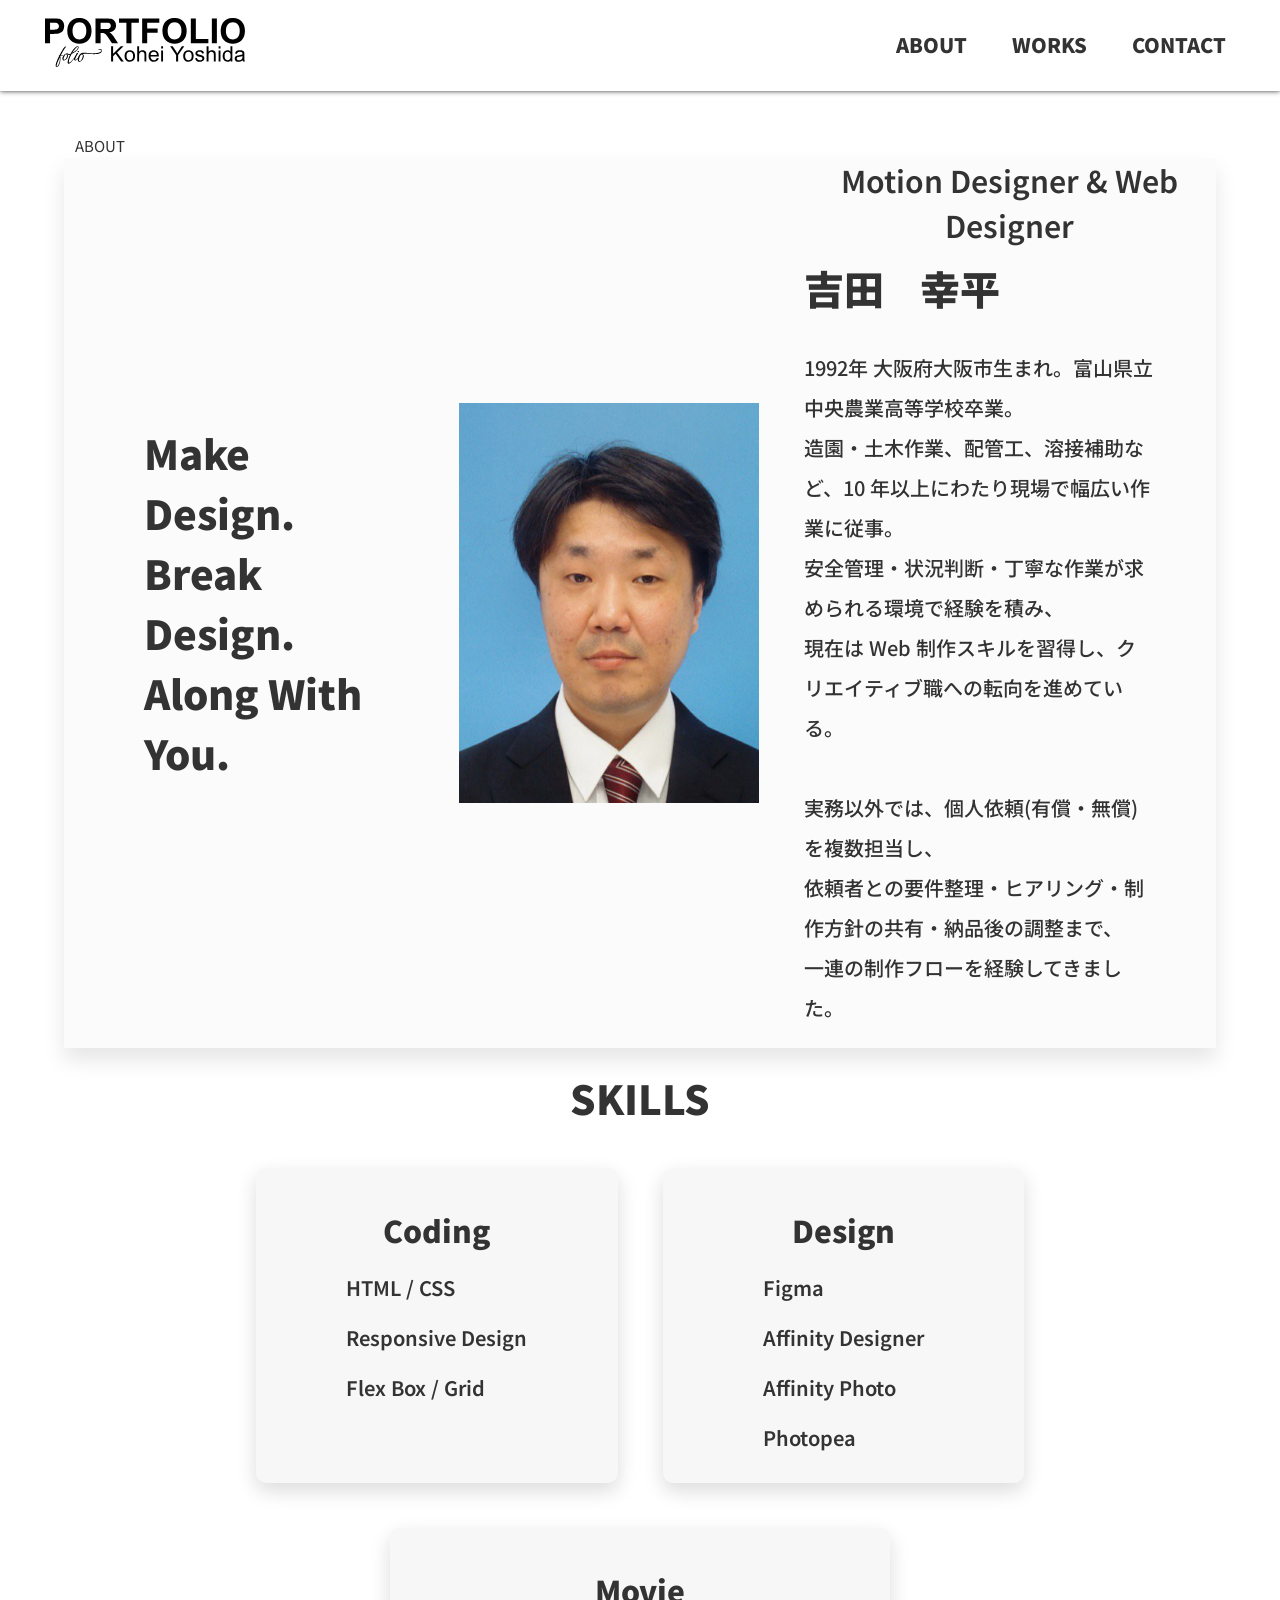
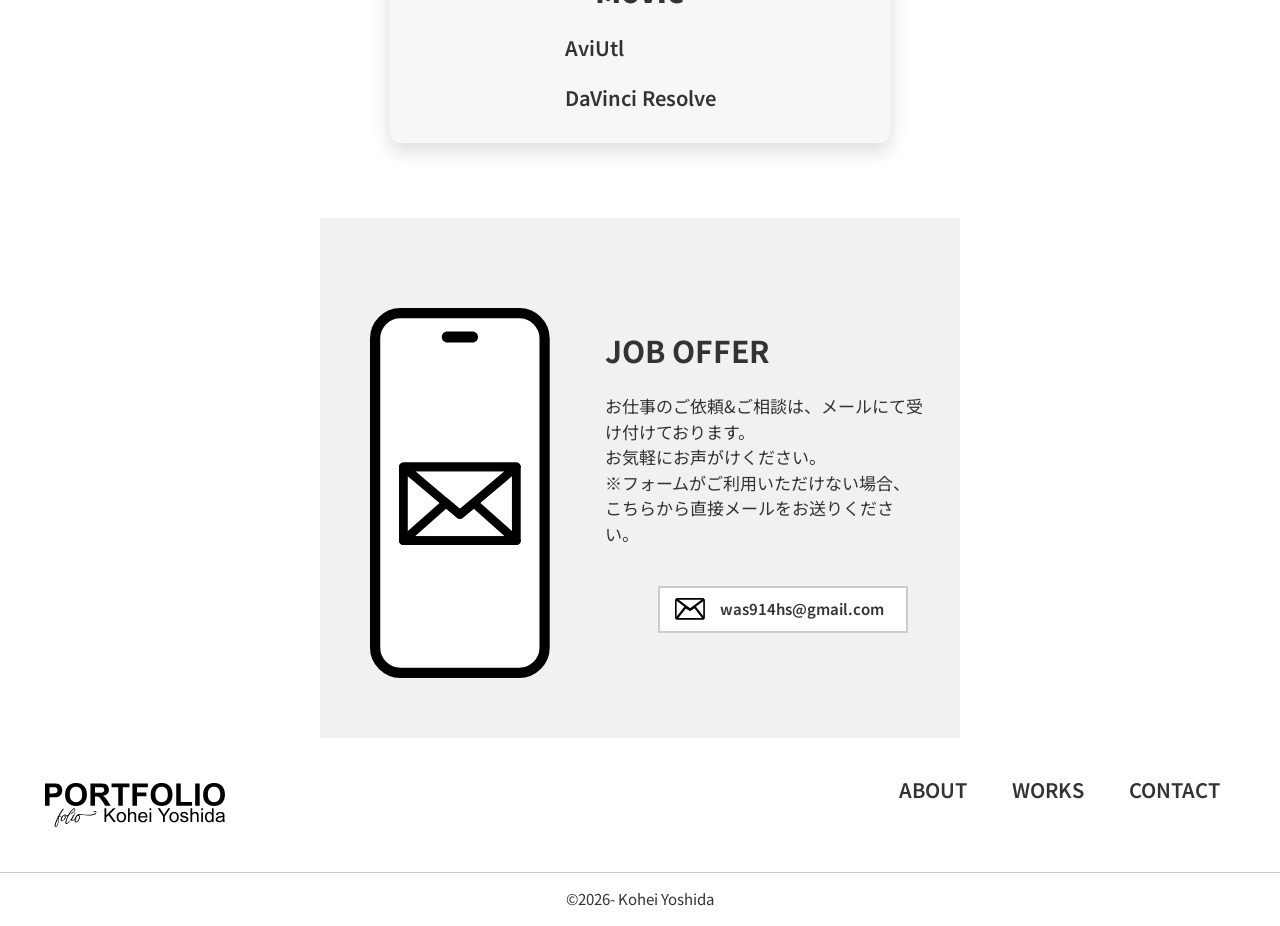
==== about.html @ e0defe6a "HTMLを編集した" ====
<!DOCTYPE html>
<html lang="ja">

<head>
    <meta charset="UTF-8">
    <meta name="viewport" content="width=device-width, initial-scale=1.0">
    <meta name="description" content="kohei Yoshidaのポートフォリオサイト。自己紹介ページです。基本情報として何が出来るかをまとめています。">
    <title>Top Page</title>
    <link rel="preconnect" href="https://fonts.googleapis.com">
    <link rel="preconnect" href="https://fonts.gstatic.com" crossorigin>
    <link href="https://fonts.googleapis.com/css2?family=Noto+Sans+JP:wght@100..900&display=swap" rel="stylesheet">
    <link rel="stylesheet" href="assets/css/style.css">
    <script>
        window.addEventListener("load", () => {
            document.body.classList.remove("fade");
        })
    </script>
</head>

<body id="about-page" class="fade">
    <header class="header">
        <a href="about.html" class="head_link"><img src="assets/images/Logo_folio.svg" alt="site-logo"
                class="svg_logo"></a>
        <nav class="nav">
            <input type="checkbox" id="nav_toggle" class="nav_toggle">
            <label for="nav_toggle" class="nav_btn" aria-label="メニューを開く">
                <span></span><span></span><span></span>
            </label>
            <label for="nav_toggle" class="nav_overlay"></label>

            <ul class="nav_list">
                <li class="list_item"><a href="about.html" class="link_item">ABOUT</a></li>
                <li class="list_item"><a href="works.html" class="link_item">WORKS</a></li>
                <li class="list_item"><a href="contact.html" class="link_item">CONTACT</a></li>
            </ul>
        </nav>
    </header>
    <div id="main">
        <!-- 今いるページ -->
        <div class="page">
            <a href="about.html" class="page_link">ABOUT</a>
        </div>
        <!-- /今いるページ -->
        <section class="person">
            <p class="ms_img">Make Design. Break Design. Along With You.</p>
            <img src="assets/images/picture-person.png" alt="my-photo" class="person_img">
            <div class="function">
                <div class="role_box">
                    <p class="role">Motion Designer & Web Designer</p>
                    <h1 class="person_name">
                        吉田&nbsp;&nbsp;&nbsp;&nbsp;幸平
                    </h1>
                </div>
                <div class="position_box">
                    <p class="position">
                        1992年 大阪府大阪市生まれ。富山県立中央農業高等学校卒業。<br>
                        造園・土木作業、配管工、溶接補助など、10 年以上にわたり現場で幅広い作業に従事。<br>
                        安全管理・状況判断・丁寧な作業が求められる環境で経験を積み、<br>
                        現在は Web 制作スキルを習得し、クリエイティブ職への転向を進めている。<br>
                    </p>
                    <p class="position">
                        実務以外では、個人依頼(有償・無償)を複数担当し、<br>
                        依頼者との要件整理・ヒアリング・制作方針の共有・納品後の調整まで、<br>
                        一連の制作フローを経験してきました。
                    </p>
                </div>
            </div>
        </section>
        <section class="skills">
            <h3 class="skill_msg">SKILLS</h3>
            <div class="skill_span">
                <div class="skill_type">
                    <div class="skill_type-span">Coding</div>
                    <ul class="skill_list">
                        <li class="skill_item">HTML / CSS</li>
                        <li class="skill_item">Responsive Design</li>
                        <li class="skill_item">Flex Box / Grid</li>
                    </ul>
                    <p class="skill_protocol">

                    </p>
                </div>
                <div class="skill_type">
                    <div class="skill_type-span">Design</div>
                    <ul class="skill_list">
                        <li class="skill_item">Figma</li>
                        <li class="skill_item">Affinity Designer</li>
                        <li class="skill_item">Affinity Photo</li>
                        <li class="skill_item">Photopea</li>
                    </ul>
                    <p class="skill_protocol">

                    </p>
                </div>
                <div class="skill_type">
                    <div class="skill_type-span">Movie</div>
                    <ul class="skill_list">
                        <li class="skill_item">AviUtl</li>
                        <li class="skill_item">DaVinci Resolve</li>
                    </ul>
                    <p class="skill_protocol">

                    </p>
                </div>
            </div>
        </section>
        <section class="mail_about">
            <picture>
                <source srcset="assets/images/mail_img.svg" media="(max-width: 769px)">
                <img src="assets/images/smartphone.svg" alt="" class="mail_about-img">
            </picture>
            <div class="offer_msg-box">
                <h2 class="offer_intro">JOB OFFER</h2>
                <p class="offer_msg">
                    お仕事のご依頼&ご相談は、メールにて受け付けております。<br>
                    お気軽にお声がけください。<br>
                    ※フォームがご利用いただけない場合、こちらから直接メールをお送りください。
                </p>
                <a href="mailto:was914hs@gmail.com?subject=%E3%81%94%E6%84%8F%E8%A6%8B%E3%83%BB%E3%81%94%E8%A6%81%E6%9C%9B&body=%E3%80%90%E3%81%8A%E5%90%8D%E5%89%8D%E3%80%91%0D%0A%0D%0A%E3%80%90%E3%81%94%E7%94%A8%E4%BB%B6%E3%80%91%0D%0A%0D%0A%E3%80%90%E8%BF%94%E4%BF%A1%E5%85%88%E3%80%91"
                    class="mail_offer"><img src="assets/images/mail_img.svg" alt="mail_img" class="mail_img"><span
                        class="send">was914hs@gmail.com</span></a>
            </div>
        </section>
    </div>
    <footer class="footer">
        <a href="about.html" class="foot_top-link"><img src="assets/images/Logo_folio.svg" alt="site-logo"
                class="foot_logo"></a>
        <div class="footer_nav">
            <span class="site_map">SITE MAP</span>
            <nav>
                <ul class="foot_list">
                    <li class="foot_item"><a href="about.html" class="foot_link">ABOUT</a></li>
                    <li class="foot_item"><a href="works.html" class="foot_link">WORKS</a></li>
                    <li class="foot_item"><a href="contact.html" class="foot_link">CONTACT</a></li>
                </ul>
            </nav>
        </div>
    </footer>
    <span class="copy">&copy;2026- Kohei Yoshida</span>
    <script src="assets/js/app.js"></script>
</body>

</html>
---- assets/css/style.css ----
@charset "utf-8";

/* reset/base */

* {
    box-sizing: border-box;
    margin: 0;
    padding: 0;
}

body {
    display: flex;
    flex-direction: column;
    width: 100%;
    min-width: 350px;
    max-width: 1920px;
    min-height: 100vh;
    font-family: "Noto Sans JP", Arial, "Helvetica Neue", "Helvetica", "Hiragino Sans", "Arial", "Yu Gothic", "Meiryo", sans-serif;
    font-size: 15px;
    color: #333;
    line-height: 1.5;
}

/* =======================
    
    layout(header/main/footer)

    ======================== */
/* header */

.header {
    max-width: 1920px;
    background: #fff;
    margin: 0 auto;
    padding: 1em 0;
    width: 100%;
    display: flex;
    align-items: center;
    position: fixed;
    box-shadow: 0 0 5px;
    z-index: 100;
    top: 0;
    left: 0;
}

.svg_logo {
    width: 180px;
    margin-left: 2em;
}

.nav {
    position: relative;
    margin-left: auto;
}

.nav_toggle {
    display: none;
}

.nav_btn {
    display: block;
    width: 44px;
    height: 44px;
    margin-right: 1.5em;
    position: relative;
    cursor: pointer;
}

.nav_btn span {
    position: absolute;
    left: 10px;
    right: 10px;
    height: 2px;
    background: #000;
    transition: ease .25s;
}

.nav_btn span:nth-child(1) {
    top: 14px;
}

.nav_btn span:nth-child(2) {
    top: 21px;
}

.nav_btn span:nth-child(3) {
    top: 28px;
}

.nav_overlay {
    position: fixed;
    inset: 0;
    background: rgba(0, 0, 0, .3);
    opacity: 0;
    pointer-events: none;
    transition: ease opacity .25s;
    z-index: 5;
}

.nav_list {
    background: #fff;
    width: 50%;
    max-width: 420px;
    display: flex;
    flex-direction: column;
    position: fixed;
    top: 72px;
    right: 0;
    bottom: 0;
    gap: 0;
    padding: 1em 0;
    opacity: 0;
    transform: translateX(10px);
    pointer-events: none;
    transition: opacity .25s ease, transform .25s ease;
    z-index: 10;
    list-style: none;
}

.list_item {
    font-size: 18px;
    padding: .5em 2em;
}

.nav_toggle:checked~.nav_overlay {
    opacity: 1;
    pointer-events: auto;
}

.nav_toggle:checked~.nav_list {
    opacity: 1;
    transform: translateX(0);
    pointer-events: auto;
    transition-delay: .15s;
}

.nav_toggle:checked+.nav_btn span:nth-child(1) {
    top: 21px;
    transform: rotate(45deg);
}

.nav_toggle:checked+.nav_btn span:nth-child(2) {
    opacity: 0;
}

.nav_toggle:checked+.nav_btn span:nth-child(3) {
    top: 21px;
    transform: rotate(-45deg);
}

.link_item {
    text-decoration: none;
    font-weight: 900;
    color: #333;
}

.link_item::after {
    content: "";
    position: absolute;
    left: 0;
    bottom: -1px;
    width: 100%;
    height: 1px;
    background: currentColor;
    transform: scaleX(0);
    transform-origin: right;
    transition: transform .3s ease;
}

.link_item:hover::after {
    transform: scaleX(1);
    transform-origin: left;
}

/* #main */

#main {
    flex: 1;
    width: 100%;
    margin: 0 auto;
}

/* fade */

.fade {
    opacity: 0;
    transform: translateY(8px);
    transition: opacity .6s ease, transform .6s ease;
    }

    .fade.is-show {
    opacity: 1;
    transform: translateY(0);
    }

/* footer */

.footer {
    margin-top: 18vh;
    display: flex;
    flex-direction: column;
    align-items: center;
}

footer a {
    text-decoration: none;
    color: #333;
    font-weight: 600;
}

.foot_top-link {
    order: 2;
    margin-bottom: 2em;
}

.foot_logo {
    width: 180px;
    display: block;
    text-align: center;
    margin-top: 2em;
}

.site_map {
    display: block;
    text-align: center;
    margin: 0 auto;
    padding-bottom: 2em;
    font-size: 17px;
}

.foot_list {
    margin-bottom: 2em;
    list-style: none;
    display: grid;
    grid-template-columns: 1fr 1fr;
    gap: 1.5em;
    justify-items: center;
    order: 1;
}

.foot_item:nth-child(3) {
    grid-column: 1/-1;
    justify-self: center;
}

.foot_link {
    font-size: 20px;
}

.copy {
    text-align: center;
    margin: 0 auto;
    padding: 1em 0;
    width: 100%;
    border-top: 1px solid #ccc;
}


/* =======================
    
    section

    ======================== */

/* about */

.page {
    margin: 12vh 0 2vh 1vw;
    padding: 0 1em;
}

.page_link {
    position: relative;
    text-decoration: none;
    color: #333;
    font-weight: 400;
    margin: 0 1em;
}

.page_link::after {
    content: "";
    position: absolute;
    left: 0;
    bottom: -1px;
    width: 100%;
    height: 1px;
    background: currentColor;
    transform: scaleX(0);
    transform-origin: right;
    transition: transform .3s ease;
}

.page_link:hover::after {
    transform: scaleX(1);
    transform-origin: left;
}

.ms_img {
    font-size: 30px;
    font-weight: 900;
    margin-left: 20px;
}

.person_img {
    display: block;
    width: 80%;
    margin: 30px auto;
    aspect-ratio: 3/4;
    object-fit: cover;
}

.role {
    text-align: center;
    margin: 0 auto;
    font-size: 20px;
    font-weight: 900;
}

.person_name {
    text-align: center;
    margin: 0 auto;
    padding: 10px 0;
}

.position_box {
    width: 90%;
    display: block;
    margin: 0 auto;
}

.position {
    text-align: left;
    display: inline-block;
    margin: 1em auto;
    width: 100%;
    font-size: 17px;
    font-weight: 500;
}

/* skills */

.skills {
    text-align: center;
    margin: 0 auto;
}

.skill_msg {
    font-size: 30px;
    text-align: center;
    margin: 0 auto;
    padding-bottom: 1em;
}

.skill_type {
    background: #f7f7f7;
    margin: 0 auto;
    margin-bottom: 3em;
    padding: 20px 0;
    width: 90%;
    box-shadow: 0 15px 25px rgba(0, 0, 0, .20);
}

.skill_type-span {
    margin-bottom: 1em;
    font-size: 25px;
    font-weight: 900;
}

.skill_list {
    list-style: none;
    text-align: left;
    display: inline-block;
}

.skill_item {
    margin-bottom: 1em;
    font-size: 18px;
    font-weight: 600;
}

.skill_item:last-child {
    margin-bottom: 0;
}

/* .skill_protocol {} */

.mail_about {
    background: #f1f1f1;
    margin: 0 auto;
    width: 90%;
    height: 450px;
    display: block;
}

picture {
    display: block;
    margin: 0 auto;
    width: 8em;
    padding-top: 2em;
}

.offer_msg-box {
    width: 90%;
    text-align: center;
    margin: 0 auto;
}

.offer_intro {
    display: block;
    text-align: center;
    margin: 20px auto;
    font-size: 30px;
}

.offer_msg {
    text-align: left;
    display: inline-block;
    margin: 0 auto;
    padding-bottom: 20px;
    font-size: 17px;
    width: 90%;
}

.mail_offer {
    background: #fff;
    display: flex;
    align-items: center;
    border: 2px solid #ccc;
    margin: 1em auto;
    width: 250px;
    padding: 10px 0;
    color: #333;
    text-decoration: none;
    position: relative;
    overflow: hidden;
}

.mail_offer::before {
    content: "";
    position: absolute;
    inset: 0;
    background: #555;
    transform: scaleX(0);
    transform-origin: left;
    transition: transform .3s ease;
    z-index: 0;
}

.mail_offer span,
.mail_offer img {
    position: relative;
    z-index: 1;
}

.mail_offer:hover {
    color: #fff;
}

.mail_offer:hover::before {
    transform: scaleX(1);
}

.mail_offer img {
    width: 30px;
    height: auto;
    margin: 0 15px;
}

.send {
    font-size: 15px;
    font-weight: 600;
}

.mail_offer:hover .mail_img {
    filter: brightness(0) invert(1);
}


/* works */

.works_character {
    font-size: 30px;
    font-weight: 900;
    margin: 1em auto;
    padding: 0 1em;
}

.work_desc {
    width: 100%;
    display: flex;
    flex-direction: column;
    gap: 3em;
    align-items: stretch;
}

.video_section {
    margin: 0 auto;
    padding-bottom: 20px;
    width: 100%;
    height: auto;
}

.video_box {
    width: 100%;
    aspect-ratio: 16 / 9;
    position: relative;
}

.time_code {
    background: rgba(0, 0, 0, .5);
    width: fit-content;
    margin-top: 10px;
    padding: 5px 10px;
    color: #fff;
}

.video_title {
    text-align: center;
    margin: 1em auto;
    font-size: 25px;
    font-weight: 800;
}

.explanation {
    text-align: left;
    display: inline-block;
    margin: 1em auto;
    padding: 0 1em;
}

.pr_li {
    padding: 0 1em;
}

.pr_li-item:nth-child(odd) {
    border-bottom: 3px solid #00acee;
    width: fit-content;
    font-size: 18px;
    font-weight: 600;
}

.pr_li-item:nth-child(even) {
    margin: 10px 0;
}

.pr_li-item:nth-child(4) {
    line-height: 2;
}

iframe {
    display: block;
    width: 100%;
    height: auto;
    aspect-ratio: 16 / 9;
}

.video_box iframe,
.video_box video {
    width: 100%;
    height: 100%;
    display: block;
}

.video-thumb {
    position: absolute;
    inset: 0;
    width: 100%;
    height: 100%;
    object-fit: cover;
    z-index: 1;
    opacity: 1;
    transition: opacity .3s ease;
    will-change: opacity;
}

.video-thumb.is-hidden {
    opacity: 0;
    pointer-events: none;
}

.video_box:hover .video-thumb {
    opacity: 0;
}

.summary {
    display: flex;
    flex-direction: column;
    width: 100%;
    margin: 3em auto;
    padding: 2em 0;
}

.summary-title {
    margin: 0 0 1em 1em;
}

.summary-grid {
    display: block;
    margin: 2em auto;
    width: 100%;
}

.summary-box {
    display: block;
    margin: 0 auto;
    padding: 2em 0;
    height: auto;
}


.summary-sub-title {
    display: block;
    text-align: center;
    margin: 1em auto;
    padding-bottom: 20px;
    font-size: 25px;
    font-weight: 900;
}

.summary-img {
    display: block;
    margin: 0 auto;
    width: 100%;
    height: auto;
    box-shadow: 0 5px 20px rgba(0, 0, 0, .20);
}

.summary-txt-wrap {
    width: 90%;
    padding: 0 1em;
    text-align: left;
    display: block;
    margin: 0 auto;
}

.summary-label {
    text-align: left;
    display: block;
    font-size: 20px;
    font-weight: 600;
    padding: 5px 0;
    border-bottom: 3px solid #00acee;
    width: fit-content;
}

.summary-txt {
    text-align: left;
    display: block;
    margin: 1em 0;
}

.lp-link {
    background: #00acee;
    color: #fff;
    display: block;
    margin: 3em auto 1em auto;
    width: min(400px,80%);
    padding: 20px 10px;
    text-decoration: none;
    text-align: center;
    font-size: 20px;
    font-weight: 900;
    border-radius: 10px;
    box-shadow: 5px 5px 5px #333;
    transition: .4s ease;
    border: 2px solid #00acee;
}

.lp-link:hover {
    background: #fff;
    color: #00acee;
    box-shadow: none;
}

.card {
    background: #fff;
    display: block;
    width: 100%;
    box-shadow: 0 5px 16px rgba(0, 0, 0, .08);
}

/* contact */

.contact {
    padding: 0 2em;
}

.mail_protocol {
    margin-left: 3em;
    padding: 0 3em;
    width: 80%;
    min-width: 100px;
    text-align: left;
    display: inline-block;
}

.catch {
    margin-top: .5em;
    font-size: 30px;
    font-weight: 900;
    padding: 0 1em;
}

/* form */

.form {
    margin: 0 auto;
}

.contact_form {
    width: 100%;
    background: #ccc;
    margin: 2em auto;
    width: min(680px,92%);
    padding-bottom: 1em;
    border-radius: 10px;
}

.form_style {
    margin: 0 auto;
    padding: 1em;
    display: flex;
    flex-direction: column;
}

.form_title {
    margin: 0 auto 20px auto;
    width: 50px;
    min-width: 55%;
    text-align: center;
    font-size: 1.8rem;
    font-weight: 800;
    border-bottom: 3px solid #00acee;
    padding-bottom: 0.4em;
}

@media screen and (min-width:390px) {
    .form_title {
        margin: 0 auto 20px auto;
        width: 50px;
        min-width: 70%;
        text-align: center;
        font-size: 1.8rem;
        font-weight: 800;
        border-bottom: 3px solid #00acee;
        padding-bottom: 0.4em;
    }
}

.form_field {
    text-align: left;
    display: inline-block;
}

.label-protocol,
.radio-protocol {
    text-align: left;
    margin: 0 0 .8em 0em;
    font-size: 1.2em;
    font-weight: 500;
}

.area-protocol {
    text-align: left;
    margin: 1.2em 0 .8em 0em;
    font-size: 1.2em;
    font-weight: 500;
}

.req {
    color: #f00;
    font-size: 0.8rem;
    margin-left: 0.4em;
}

.req-nth {
    color: #333;
    font-size: 0.8rem;
    margin-left: 0.4em;
}

.select,
.input-name,
.input-mail,
.area {
    width: 100%;
    min-width: 100px;
    padding: 10px 0;
    border-radius: 7px;
    border: none;
    margin: 0 auto 20px auto;
}

.error {
    opacity: 0;
    margin-bottom: 10px;
    font-weight: 500;
    visibility: hidden;
    color: #f00;
    transition: .2s;
    min-height: 1.1em;
}

.error.show {
    opacity: 1;
    visibility: visible;
}

/* radio */

input[type="radio"] {
    display: inline-flex;
    transform: scale(1.5);
    z-index: 1;
}

.gender {
    font-size: 1.2em;
    font-weight: 500;
}

.male {
    margin-right: 20px;
}

a,
select,
input,
textarea {
    cursor: pointer;
}

/* radio ----- / */

.button {
    width: 100%;
    display: block;
    margin: 1.8em auto 0;
    padding: .8em 2.6em;
    font-size: 1.1rem;
    font-weight: 600;
    border: none;
    border-radius: 12px;
    box-shadow: 5px 5px 1px #555;
}

.button:hover {
    background: #00acee;
    color: #fff;
    transition: ease .25s;
    box-shadow: none;
}

.contact_border {
    border-bottom: 1px solid rgba(0, 0, 0, .1);
    margin-top: 2em;
    width: 100%;
    max-width: 1920px;
}

.mail_Protocol {
    font-size: 18px;
    margin: 1em 0 0 0;
}

.mail_btn-offer {
    display: flex;
    border: 2px solid #ccc;
    padding: 7px 0;
    align-items: center;
    text-decoration: none;
    color: #333;
    position: relative;
    overflow: hidden;
    transition: color .3s ease;
    box-shadow: 0 7px 5px #333;
}

.mail_btn-offer::before {
    content: "";
    position: absolute;
    inset: 0;
    background: #000;
    transform: scaleX(0);
    transform-origin: left;
    transition: transform .3s ease;
    z-index: 0;
}

.mail_btn-offer span,
.mail_btn-offer img {
    position: relative;
    z-index: 1;
}

.mail_btn-offer:hover {
    color: #fff;
    box-shadow: none;
    transition: ease .3s;
}

.mail_btn-offer:hover::before {
    transform: scaleX(1);
}

.mail_btn-offer:hover .mail_img {
    filter: brightness(0) invert(1);
}

.mail_img {
    width: 50px;
    margin: 0 2em;
}

.submit {
    font-size: 20px;
    font-weight: 600;
}

/* =======================
    
    breakpoints（min-width:770px）

    ======================== */

@media screen and (min-width:770px) {

    /* base */

    body {
        width: 100%;
        max-width: 1920px;
        position: relative;
    }

    /* fade */

    .fade {
        opacity: 0;
        transform: translateY(8px);
        transition: opacity .7s ease, transform .9s ease;
    }

    .fade.is-show {
        opacity: 1;
        transform: translateY(0);
    }

    /* header */

    .header {
        background: #fff;
        display: flex;
        justify-content: space-between;
        padding: 1.2em 0;
        width: 100%;
        position: fixed;
        z-index: 100;
        align-items: center;
        top: 0;
        left: 0;
    }

    .svg_logo {
        width: 200px;
        margin-left: 3em;
    }

    .nav_toggle {
        display: none;
    }

    .nav_btn {
        display: none;
    }

    .nav_overlay {
        display: none;
    }

    .nav_list {
        position: static;
        opacity: 1;
        transform: none;
        pointer-events: auto;
        flex-direction: row;
        width: auto;
        gap: 3em;
        background: transparent;
        list-style: none;
        padding: 0;
    }

    .list_item {
        padding: 0;
    }

    .list_item:last-child {
        padding-right: 3em;
    }

    .link_item {
        position: relative;
        font-weight: 900;
        font-size: 20px;
        color: #333;
    }

    .link_item::after {
        content: "";
        position: absolute;
        left: 0;
        bottom: -1px;
        width: 100%;
        height: 1px;
        background: currentColor;
        transform: scaleX(0);
        transform-origin: right;
        transition: transform .3s ease;
    }

    .link_item:hover::after {
        transform: scaleX(1);
        transform-origin: left;
    }

    /* #main */

    #main {
        flex: 1;
        width: 100%;
    }

    /* section */

    /* about-page */

    .page {
        margin: 15vh 0 0 3em;
        padding: 0 1em;
    }

    /* .page_link {} */

    .ms_img {
        font-size: 40px;
        width: 100%;
        text-align: left;
        display: inline-block;
        margin: 30px 0 30px 1em;
        padding: 0 1em;
    }

    .person {
        background: #fbfbfb;
        box-shadow: 0 12px 20px rgba(0, 0, 0, .1);
        display: flex;
        align-items: center;
        justify-content: center;
        width: 90%;
        margin: 0 auto 20px auto;
    }

    .person_img {
        width: 300px;
        margin: 0 3em;
    }

    /* .function {} */

    .role_box {
        text-align: left;
        display: inline-block;
    }

    .role {
        font-size: 30px;
        font-weight: 600;
    }

    .person_name {
        text-align: left;
        display: inline-block;
        font-size: 40px;
        font-weight: 900;
    }

    .position_box {
        display: inline-block;
        text-align: left;
    }

    .position {
        font-size: 20px;
        font-weight: 500;
        line-height: 2;
    }

    .position:first-child {
        min-width: 350px;
        width: 60%;
    }

    .position:last-child {
        min-width: 350px;
        width: 60%;
    }

    /* ==========
    skills
    ========== */

    .skill_msg {
        font-size: 40px;
        font-weight: 900;
    }

    .skill_span {
        display: grid;
        grid-template-columns: repeat(2, 1fr);
        justify-content: center;
        gap: 3em;
        margin: 0 auto;
        width: 60%;
    }

    .skill_type {
        background: #f7f7f7;
        width: 100%;
        min-width: 300px;
        margin: 0 auto;
        padding: 2em 0;
        border-radius: 10px;
        box-shadow: 0 8px 20px rgba(0, 0, 0, .14);
    }

    .skill_type:last-child {
        width: 500px;
        grid-column: 1/-1;
        margin-bottom: 5em;
    }

    .skill_type-span {
        text-align: center;
        margin: 10px auto 20px auto;
        font-size: 30px;
    }

    .skill_item {
        font-size: 20px;
        font-weight: 600;
    }

    .skill_protocol {}


    /* mail_about */

    .mail_about {
        display: flex;
        align-items: center;
        gap: 5em;
        width: 50%;
        height: auto;
        padding: 4em 0;
        min-width: 600px;
    }

    picture source {
        display: none;
    }

    .mail_about-img {
        display: block;
        margin: 0 50px;
        width: 180px;
    }

    .offer_msg-box {
        text-align: left;
        justify-content: center;
        margin-left: 6em;
    }

    .offer_intro {
        text-align: left;
    }

    .offer_msg {}

    .mail_offer {
        display: flex;
        text-align: left;
        justify-content: start;
        margin-top: 20px;
    }

    /* works-page */

    .works_character {
        font-size: 30px;
        font-weight: 900;
        margin: 1em 0 0 2em;
    }

    .work_desc {
        display: grid;
        grid-template-columns: repeat(auto-fit, minmax(280px,1fr));
        width: min(1100px,90%);
        margin: 2em auto;
        gap: 5em;
        align-items: stretch;
        
    }

    .video_title {
        text-align: center;
        margin: 1em auto;
        font-size: 20px;
        font-weight: 800;
        width: 100%;
    }

    .pr_li {
        list-style: none;
        padding: 0 1em;
    }

    .pr_li-item {
        margin: 5px 0;
        text-align: left;
    }

    .pr_li-item:nth-child(odd) {
        font-size: 18px;
        font-weight: 800;
        border-bottom: 3px solid #00acee;
        width: fit-content;
    }

    .pr_li-item:nth-child(even) {
        font-size: 16px;
        line-height: 2;
    }

    .explanation {
        text-align: left;
        display: inline-block;
        margin: 10px auto 0 auto;
        width: 100%;
    }

    iframe {
        display: block;
        width: 100%;
        height: auto;
        aspect-ratio: 16/9;
        object-fit: cover;
    }

    .video_section {
        min-width: 300px;
        display: flex;
        flex-direction: column;
        padding-bottom: 20px;
        width: 100%;
        height: 100%;
    }

    .video_box {
        width: 100%;
        aspect-ratio: 16 / 9;
        position: relative;
    }

    .time_code {
        width: fit-content;
        background: rgba(0, 0, 0, .5);
        color: #fff;
        padding: 5px 10px;
        margin: 10px 0 0 0;
    }

    .video_box iframe,
    .video_box video {
        width: 100%;
        height: 100%;
        display: block;
    }

    .video-thumb {
        position: absolute;
        inset: 0;
        width: 100%;
        height: 100%;
        object-fit: cover;
        z-index: 1;
        opacity: 1;
        transition: opacity .3s ease;
        will-change: opacity;
    }

    .video-thumb.is-hidden {
        opacity: 0;
        pointer-events: none;
    }

    .video_box:hover .video-thumb {
        opacity: 0;
    }

    .summary-grid {
        display: grid;
        grid-template-columns: repeat(auto-fill, minmax(280px, 1fr));
        justify-content: start;
        width: min(1100px,90%);
        margin: 2em auto;
        gap: 5em;
        align-items: stretch;
    }

    .summary-img {
        display: block;
        margin: 0 auto;
        padding: 0 1em;
        width: 100%;
        height: auto;
    }
    /* contact-page */

    .catch {
        margin: 1em 0 0 2em;
    }

    .contact {
        width: 43vw;
        margin-left: 4em;
        padding: 0 1em;
    }

    .mail_Protocol {
        min-width: 700px;
    }

    /* contact_page-form */


    /* footer */

    .footer {
        display: flex;
        justify-content: space-between;
        flex-direction: row;
        align-items: center;
        padding: 1em 0;
        width: 100%;
        margin-top: 0;
    }

    .foot_logo {
        display: block;
        margin-left: 3em;
    }

    .footer_nav {}

    .foot_item:nth-child(3) {
        grid-column: auto;
    }

    .site_map {
        display: none;
    }

    .foot_list {
        display: flex;
        justify-content: flex-end;
        gap: 3em;
    }

    .foot_item {
        font-size: 20px;
        font-weight: 900;
    }

    .foot_item:last-child {
        margin-right: 3em;
    }

    #about-page .footer {
        flex-direction: row-reverse;
    }

}
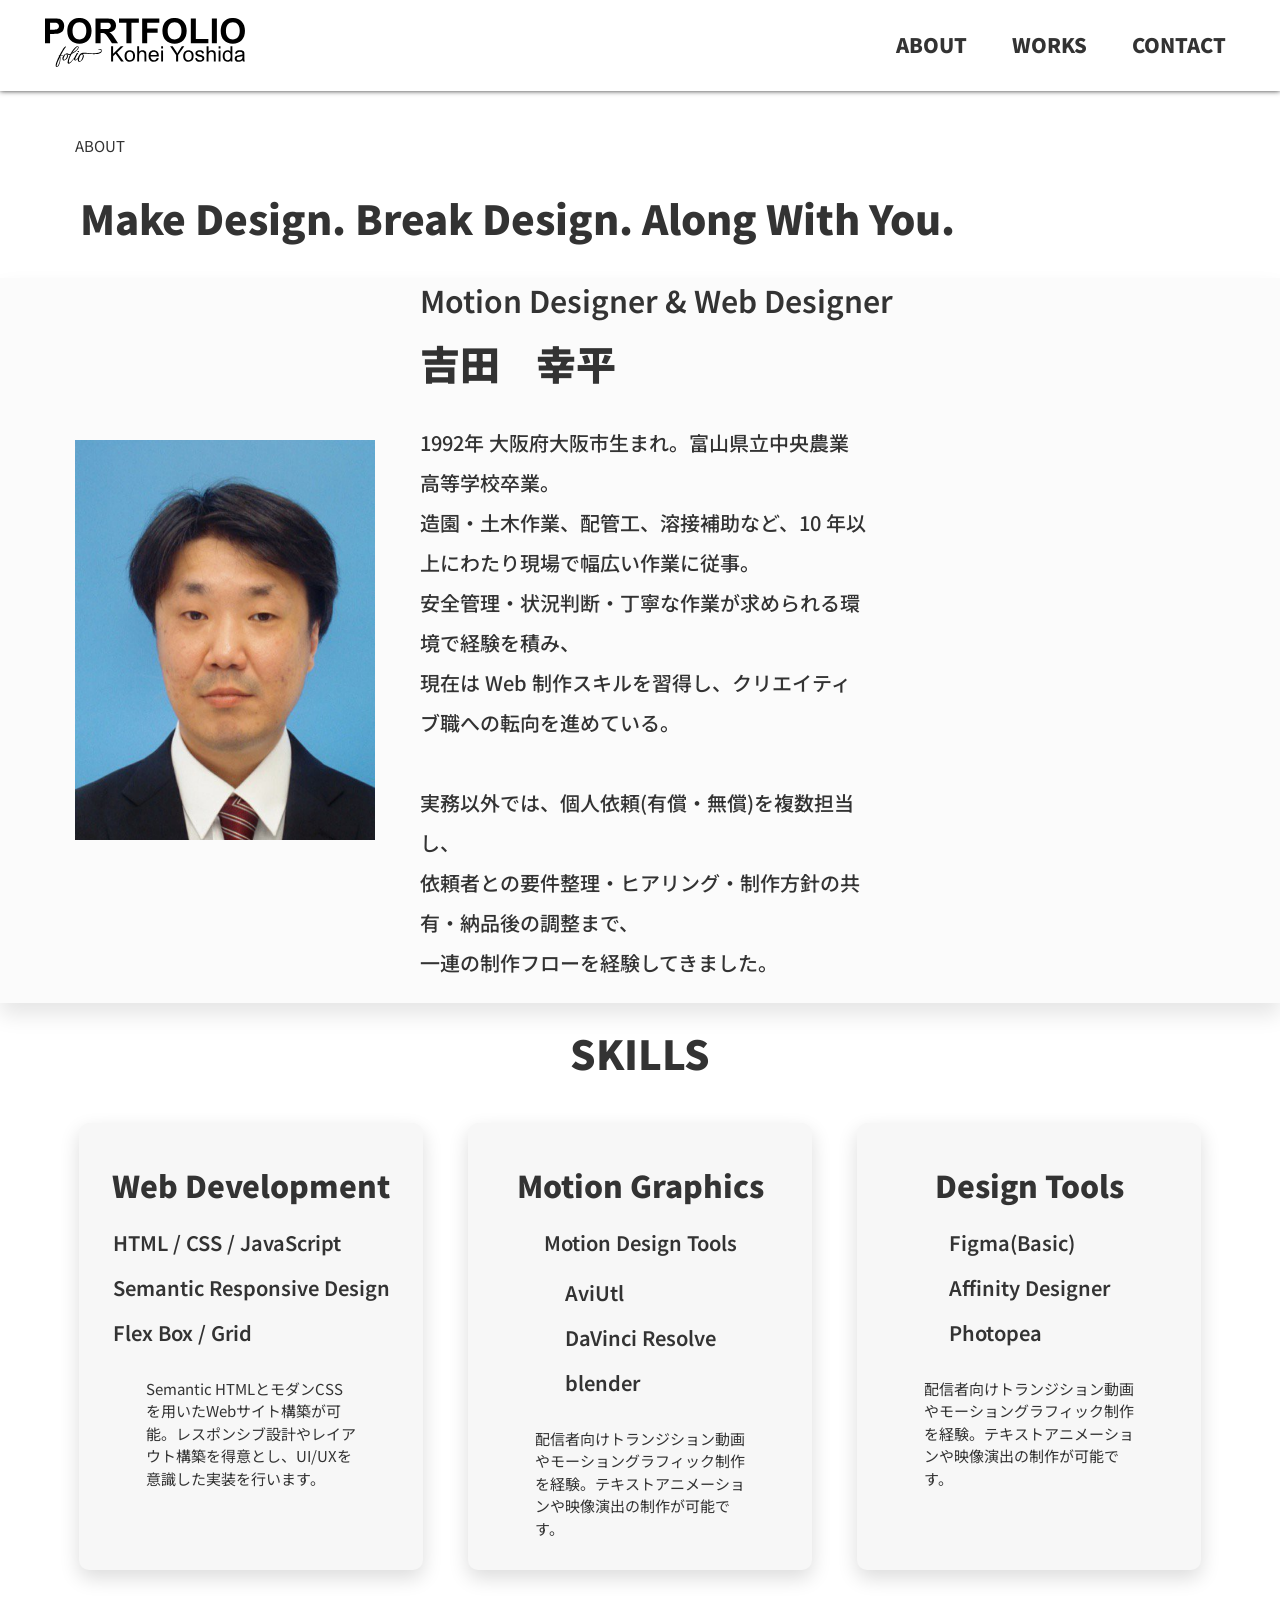
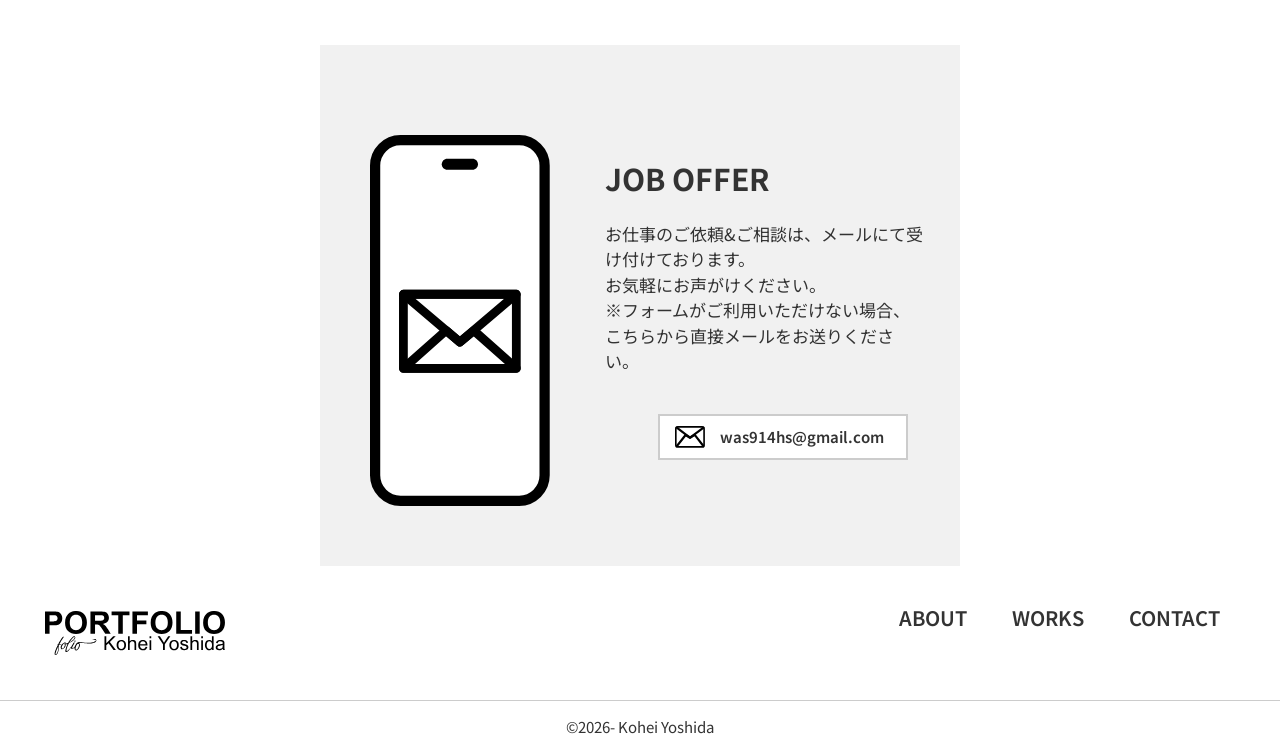
==== commit a1899e7a: "HTMLとCSSに要素を追加、適宜修正を加えた" ====
--- a/about.html
+++ b/about.html
@@ -41,8 +41,8 @@
             <a href="about.html" class="page_link">ABOUT</a>
         </div>
         <!-- /今いるページ -->
+        <p class="ms_img">Make Design. Break Design. Along With You.</p>
         <section class="person">
-            <p class="ms_img">Make Design. Break Design. Along With You.</p>
             <img src="assets/images/picture-person.png" alt="my-photo" class="person_img">
             <div class="function">
                 <div class="role_box">
@@ -70,36 +70,37 @@
             <h3 class="skill_msg">SKILLS</h3>
             <div class="skill_span">
                 <div class="skill_type">
-                    <div class="skill_type-span">Coding</div>
-                    <ul class="skill_list">
-                        <li class="skill_item">HTML / CSS</li>
-                        <li class="skill_item">Responsive Design</li>
-                        <li class="skill_item">Flex Box / Grid</li>
-                    </ul>
+                    <div class="skill_type-title">Web Development</div>
+                    <div class="skill_set">
+                        <div class="skill_item">HTML / CSS / JavaScript</div>
+                        <div class="skill_item">Semantic Responsive Design</div>
+                        <div class="skill_item">Flex Box / Grid</div>
+                    </div>
                     <p class="skill_protocol">
-
+                        Semantic HTMLとモダンCSSを用いたWebサイト構築が可能。レスポンシブ設計やレイアウト構築を得意とし、UI/UXを意識した実装を行います。
                     </p>
                 </div>
                 <div class="skill_type">
-                    <div class="skill_type-span">Design</div>
-                    <ul class="skill_list">
-                        <li class="skill_item">Figma</li>
-                        <li class="skill_item">Affinity Designer</li>
-                        <li class="skill_item">Affinity Photo</li>
-                        <li class="skill_item">Photopea</li>
-                    </ul>
+                    <div class="skill_type-title">Motion Graphics</div>
+                    <p class="skill-paragraph">Motion Design Tools</p>
+                    <div class="skill_set">
+                        <div class="skill_item">AviUtl</div>
+                        <div class="skill_item">DaVinci Resolve</div>
+                        <div class="skill_item">blender</div>
+                    </div>
                     <p class="skill_protocol">
-
+                        配信者向けトランジション動画やモーショングラフィック制作を経験。テキストアニメーションや映像演出の制作が可能です。
                     </p>
                 </div>
                 <div class="skill_type">
-                    <div class="skill_type-span">Movie</div>
-                    <ul class="skill_list">
-                        <li class="skill_item">AviUtl</li>
-                        <li class="skill_item">DaVinci Resolve</li>
-                    </ul>
+                    <div class="skill_type-title">Design Tools</div>
+                    <div class="skill_set">
+                        <div class="skill_item">Figma(Basic)</div>
+                        <div class="skill_item">Affinity Designer</div>
+                        <div class="skill_item">Photopea</div>
+                    </div>
                     <p class="skill_protocol">
-
+                        配信者向けトランジション動画やモーショングラフィック制作を経験。テキストアニメーションや映像演出の制作が可能です。
                     </p>
                 </div>
             </div>
--- a/assets/css/style.css
+++ b/assets/css/style.css
@@ -295,6 +295,11 @@
     transform-origin: left;
 }
 
+.person {
+    box-shadow: 0 18px 25px rgba(0, 0, 0, .08);
+    margin: 0 auto 2em auto;
+}
+
 .ms_img {
     font-size: 30px;
     font-weight: 900;
@@ -340,8 +345,19 @@
 /* skills */
 
 .skills {
+    width: 100%;
     text-align: center;
     margin: 0 auto;
+}
+
+.skill_span {
+    display: flex;
+    flex-direction: column;
+    margin: 0 auto;
+    padding: 0 1em;
+    width: 90%;
+    height: auto;
+    align-items: stretch;
 }
 
 .skill_msg {
@@ -353,27 +369,37 @@
 
 .skill_type {
     background: #f7f7f7;
-    margin: 0 auto;
-    margin-bottom: 3em;
+    margin: 0 auto 3em auto;
     padding: 20px 0;
     width: 90%;
+    height: auto;
+    align-items: stretch;
+    text-align: center;
     box-shadow: 0 15px 25px rgba(0, 0, 0, .20);
 }
 
-.skill_type-span {
+.skill_type-title {
     margin-bottom: 1em;
     font-size: 25px;
     font-weight: 900;
 }
 
-.skill_list {
-    list-style: none;
+.skill-paragraph {
+    text-align: center;
+    margin: 0 auto 1em auto;
+    font-size: 20px;
+    font-weight: 600;
+}
+
+.skill_set {
+    display: inline-flex;
+    flex-direction: column;
+    margin: 0 auto;
+    gap: 1em;
+}
+
+.skill_item {
     text-align: left;
-    display: inline-block;
-}
-
-.skill_item {
-    margin-bottom: 1em;
     font-size: 18px;
     font-weight: 600;
 }
@@ -382,14 +408,23 @@
     margin-bottom: 0;
 }
 
+.skill_protocol {
+    display: block;
+    margin: 2em auto 0 auto;
+    padding: 0 1em;
+    text-align: left;
+    width: 70%;
+}
+
 /* .skill_protocol {} */
 
 .mail_about {
+    display: block;
     background: #f1f1f1;
     margin: 0 auto;
+    padding: 0 1em;
     width: 90%;
     height: 450px;
-    display: block;
 }
 
 picture {
@@ -925,14 +960,6 @@
 
 @media screen and (min-width:770px) {
 
-    /* base */
-
-    body {
-        width: 100%;
-        max-width: 1920px;
-        position: relative;
-    }
-
     /* fade */
 
     .fade {
@@ -1057,7 +1084,8 @@
         display: flex;
         align-items: center;
         justify-content: center;
-        width: 90%;
+        width: 100%;
+        padding: 0 2em;
         margin: 0 auto 20px auto;
     }
 
@@ -1117,11 +1145,10 @@
 
     .skill_span {
         display: grid;
-        grid-template-columns: repeat(2, 1fr);
+        grid-template-columns: repeat(auto-fit, minmax(300px, 1fr));
         justify-content: center;
         gap: 3em;
-        margin: 0 auto;
-        width: 60%;
+        margin: 0 auto 5em auto;
     }
 
     .skill_type {
@@ -1134,13 +1161,7 @@
         box-shadow: 0 8px 20px rgba(0, 0, 0, .14);
     }
 
-    .skill_type:last-child {
-        width: 500px;
-        grid-column: 1/-1;
-        margin-bottom: 5em;
-    }
-
-    .skill_type-span {
+    .skill_type-title {
         text-align: center;
         margin: 10px auto 20px auto;
         font-size: 30px;
